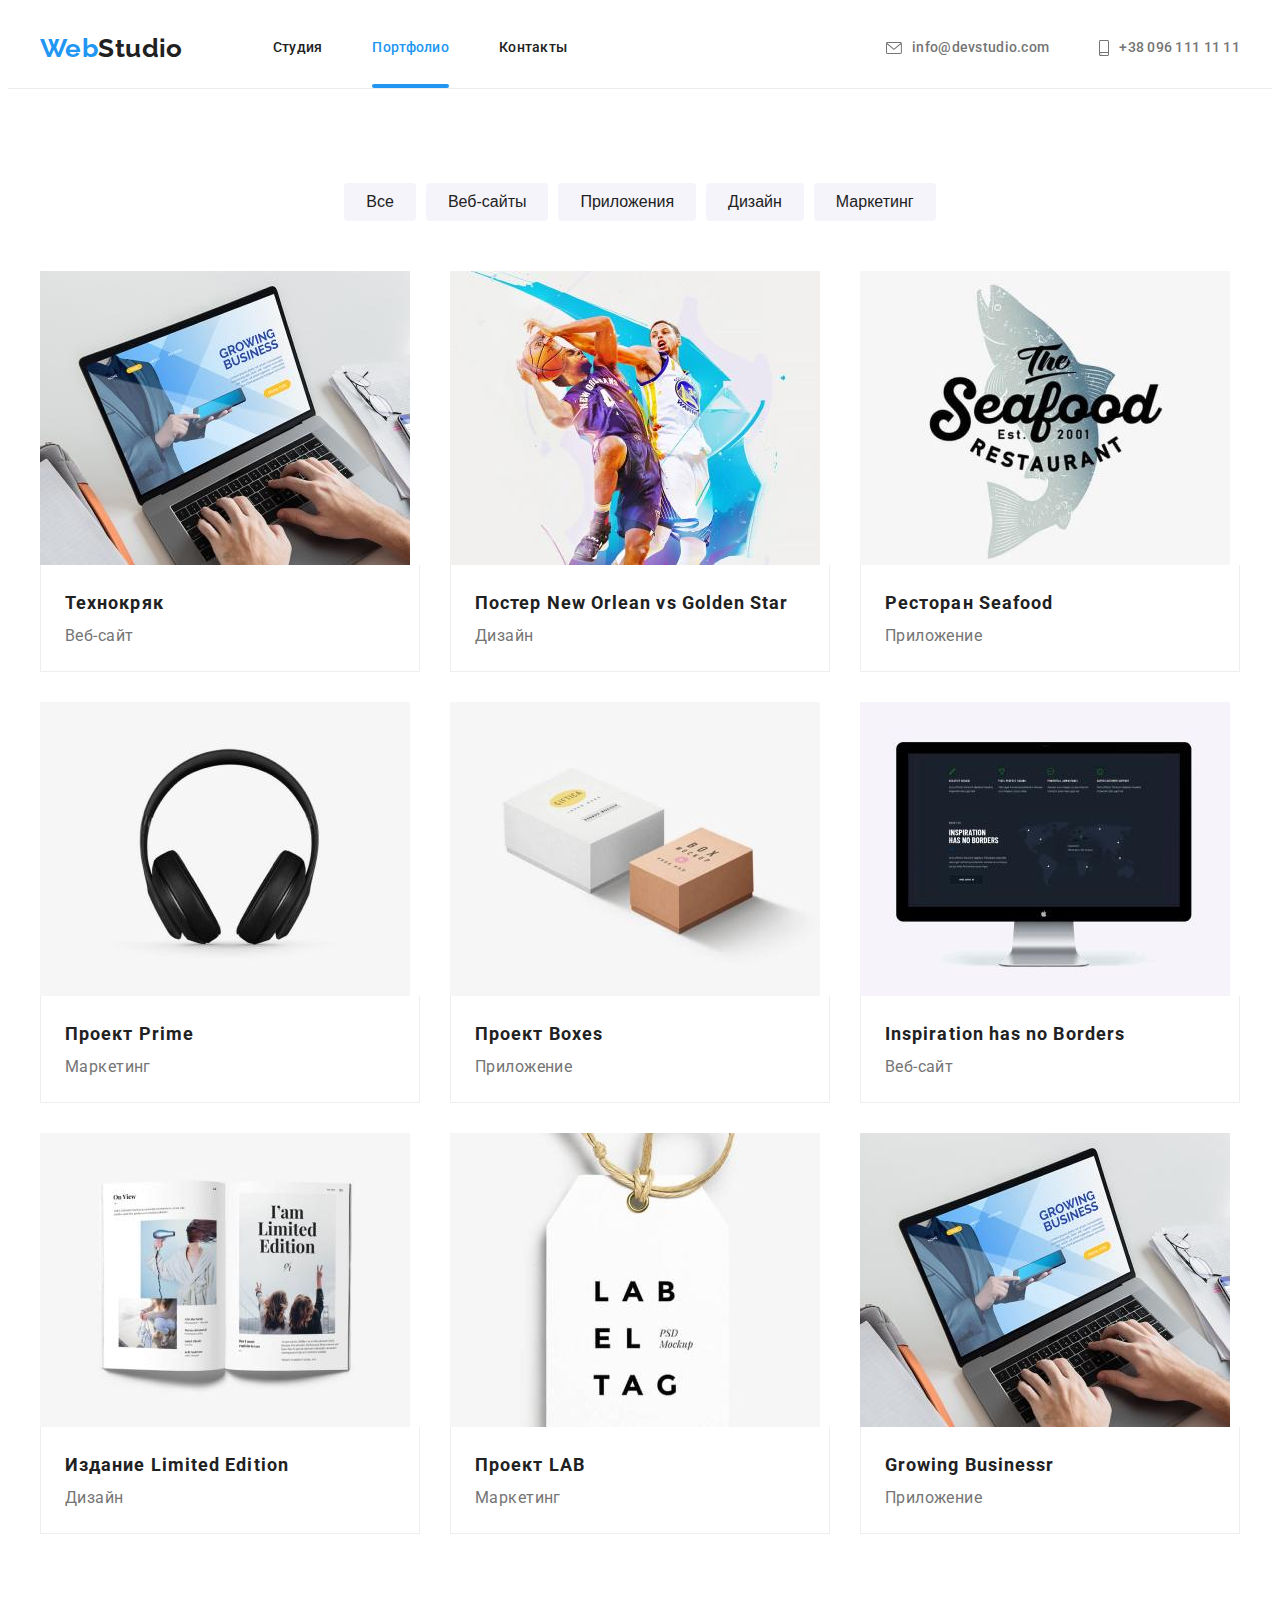
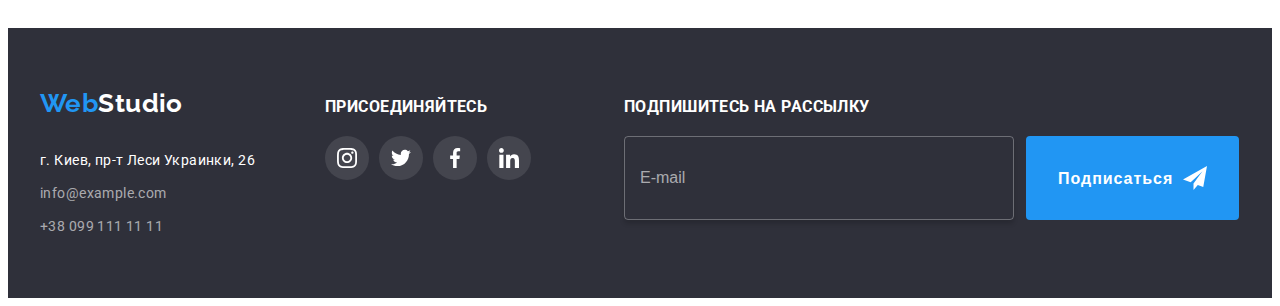
==== portfolio.html @ dbd40355 "changes" ====
<!DOCTYPE html>
<html lang="en">
  <head>
    <meta charset="UTF-8" />
    <meta http-equiv="X-UA-Compatible" content="IE=edge" />
    <meta name="viewport" content="width=device-width, initial-scale=1.0" />
    <title>Document</title>
    <link rel="preconnect" href="https://fonts.googleapis.com" />
    <link rel="preconnect" href="https://fonts.gstatic.com" crossorigin />
    <link rel="preconnect" href="https://fonts.googleapis.com" />
    <link rel="preconnect" href="https://fonts.gstatic.com" crossorigin />
    <link
      href="https://fonts.googleapis.com/css2?family=Raleway:wght@700&family=Roboto:wght@400;500;700;900&display=swap"
      rel="stylesheet"
    />
    <link
      rel="stylesheet"
      href="https://cdnjs.cloudflare.com/ajax/libs/modern-normalize/1.1.0/modern-normalize.min.css"
      integrity="sha512-wpPYUAdjBVSE4KJnH1VR1HeZfpl1ub8YT/NKx4PuQ5NmX2tKuGu6U/JRp5y+Y8XG2tV+wKQpNHVUX03MfMFn9Q=="
      crossorigin="anonymous"
      referrerpolicy="no-referrer"
    />
    <link rel="stylesheet" href="./css/styles.css" />
  </head>
  <body>
    <!-- header -->
    <header class="header">
      <div class="container header-container">
        <nav class="header-nav">
          <a class="logo link header-logo" href="#" lang="en"
            ><span class="part-logo">Web</span>Studio</a
          >
          <ul class="menu-list list">
            <li class="menu-item">
              <a class="link menu-link" href="./index.html">Студия</a>
            </li>
            <li class="menu-item">
              <a class="menu-link link current" href="#">Портфолио</a>
            </li>
            <li class="menu-item">
              <a class="menu-link link" href="#">Контакты</a>
            </li>
          </ul>
        </nav>
        <ul class="contacts list">
          <li class="contacts-item">
            <a class="contacts-link link" href="mailto:info@devstudio.com">
              <svg class="contacts-icon" width="16" height="12">
                <use href="./images/icons.svg#icon-envelope"></use></svg
              >info@devstudio.com
            </a>
          </li>
          <li class="contacts-item">
            <a class="contacts-link link" href="tel.:+380961111111"
              ><svg class="contacts-icon" width="10" height="16">
                <use href="./images/icons.svg#icon-smartphone"></use></svg
              >+38 096 111 11 11
            </a>
          </li>
        </ul>
      </div>
    </header>
    <main>
      <!-- filter -->
      <section class="section">
        <div class="container">
          <h1 class="visually-hidden">Наши проекты</h1>
          <ul class="projects list projects-list">
            <li class="projects-item">
              <button type="button" class="portfolio-btn">Все</button>
            </li>
            <li class="projects-item">
              <button type="button" class="portfolio-btn">Веб-сайты</button>
            </li>
            <li class="projects-item">
              <button type="button" class="portfolio-btn">Приложения</button>
            </li>
            <li class="projects-item">
              <button type="button" class="portfolio-btn">Дизайн</button>
            </li>
            <li class="projects-item">
              <button type="button" class="portfolio-btn">Маркетинг</button>
            </li>
          </ul>
          <!-- Examples -->

          <ul class="examples list examples-list">
            <li class="examples-item">
              <a class="link examples-item-link" href="">
                <div class="examples-item-overlay">
                  <p class="overlay-text">
                    Технокряк это современная площадка распространения
                    коронавируса. Компании используют эту платформу для
                    цифрового шпионажа и атак на защищённые сервера конкурентов.
                  </p>
                  <img
                    src="./images/notebook_2.jpg"
                    alt="Технокряк"
                    width="370"
                    height="294"
                  />
                </div>
                <div class="examples-item-description">
                  <h2 class="portfolio-title">Технокряк</h2>
                  <p class="portfolio-text">Веб-сайт</p>
                </div>
              </a>
            </li>
            <li class="examples-item">
              <a class="link examples-item-link" href="">
                <div class="examples-item-overlay">
                  <p class="overlay-text">
                    Технокряк это современная площадка распространения
                    коронавируса. Компании используют эту платформу для
                    цифрового шпионажа и атак на защищённые сервера конкурентов.
                  </p>
                  <img
                    src="./images/players.jpg"
                    alt="Постер New Orlean vs Golden Star"
                    width="370"
                    height="294"
                  />
                </div>
                <div class="examples-item-description">
                  <h2 class="portfolio-title">
                    Постер New Orlean vs Golden Star
                  </h2>
                  <p class="portfolio-text">Дизайн</p>
                </div>
              </a>
            </li>

            <li class="examples-item">
              <a class="link examples-item-link" href="">
                <div class="examples-item-overlay">
                  <p class="overlay-text">
                    Технокряк это современная площадка распространения
                    коронавируса. Компании используют эту платформу для
                    цифрового шпионажа и атак на защищённые сервера конкурентов.
                  </p>

                  <img
                    src="./images/seafood.jpg"
                    alt="Ресторан Seafood"
                    width="370"
                    height="294"
                  />
                </div>
                <div class="examples-item-description">
                  <h2 class="portfolio-title">Ресторан Seafood</h2>
                  <p class="portfolio-text">Приложение</p>
                </div>
              </a>
            </li>

            <li class="examples-item">
              <a class="link examples-item-link" href="">
                <div class="examples-item-overlay">
                  <p class="overlay-text">
                    Технокряк это современная площадка распространения
                    коронавируса. Компании используют эту платформу для
                    цифрового шпионажа и атак на защищённые сервера конкурентов.
                  </p>

                  <img
                    src="./images/headphones.jpg"
                    alt="Проект Prime"
                    width="370"
                    height="294"
                  />
                </div>
                <div class="examples-item-description">
                  <h2 class="portfolio-title">Проект Prime</h2>
                  <p class="portfolio-text">Маркетинг</p>
                </div>
              </a>
            </li>

            <li class="examples-item">
              <a class="link examples-item-link" href="">
                <div class="examples-item-overlay">
                  <p class="overlay-text">
                    Технокряк это современная площадка распространения
                    коронавируса. Компании используют эту платформу для
                    цифрового шпионажа и атак на защищённые сервера конкурентов.
                  </p>

                  <img
                    src="./images/boxes.jpg"
                    alt="Проект Boxes"
                    width="370"
                    height="294"
                  />
                </div>
                <div class="examples-item-description">
                  <h2 class="portfolio-title">Проект Boxes</h2>
                  <p class="portfolio-text">Приложение</p>
                </div>
              </a>
            </li>

            <li class="examples-item">
              <a class="link examples-item-link" href="">
                <div class="examples-item-overlay">
                  <p class="overlay-text">
                    Технокряк это современная площадка распространения
                    коронавируса. Компании используют эту платформу для
                    цифрового шпионажа и атак на защищённые сервера конкурентов.
                  </p>

                  <img
                    src="./images/monitor.jpg"
                    alt="Inspiration has no Borders"
                    width="370"
                    height="294"
                  />
                </div>
                <div class="examples-item-description">
                  <h2 class="portfolio-title">Inspiration has no Borders</h2>
                  <p class="portfolio-text">Веб-сайт</p>
                </div>
              </a>
            </li>

            <li class="examples-item">
              <a class="link examples-item-link" href="">
                <div class="examples-item-overlay">
                  <p class="overlay-text">
                    Технокряк это современная площадка распространения
                    коронавируса. Компании используют эту платформу для
                    цифрового шпионажа и атак на защищённые сервера конкурентов.
                  </p>

                  <img
                    src="./images/book.jpg"
                    alt="Издание Limited Edition"
                    width="370"
                    height="294"
                  />
                </div>
                <div class="examples-item-description">
                  <h2 class="portfolio-title">Издание Limited Edition</h2>
                  <p class="portfolio-text">Дизайн</p>
                </div>
              </a>
            </li>

            <li class="examples-item">
              <a class="link examples-item-link" href="">
                <div class="examples-item-overlay">
                  <p class="overlay-text">
                    Технокряк это современная площадка распространения
                    коронавируса. Компании используют эту платформу для
                    цифрового шпионажа и атак на защищённые сервера конкурентов.
                  </p>

                  <img
                    src="./images/lab.jpg"
                    alt="Проект LAB"
                    width="370"
                    height="294"
                  />
                </div>
                <div class="examples-item-description">
                  <h2 class="portfolio-title">Проект LAB</h2>
                  <p class="portfolio-text">Маркетинг</p>
                </div>
              </a>
            </li>

            <li class="examples-item">
              <a class="link examples-item-link" href="">
                <div class="examples-item-overlay">
                  <p class="overlay-text">
                    Технокряк это современная площадка распространения
                    коронавируса. Компании используют эту платформу для
                    цифрового шпионажа и атак на защищённые сервера конкурентов.
                  </p>

                  <img
                    src="./images/notebook_2.jpg"
                    alt="Growing Business"
                    width="370"
                    height="294"
                  />
                </div>
                <div class="examples-item-description">
                  <h2 class="portfolio-title">Growing Businessr</h2>
                  <p class="portfolio-text">Приложение</p>
                </div>
              </a>
            </li>
          </ul>
        </div>
      </section>
    </main>

    <!-- footer -->
    <footer class="footer">
      <div class="container footer-container">
        <div class="footer-address-container">
          <a class="logo link" href="#" lang="en"
            ><span class="footer-logo part-logo">Web</span
            ><span class="footer-logo footer-part-logo">Studio</span></a
          >
          <address class="footer-address">
            <ul class="footer-list list">
              <li class="footer-item">
                <a
                  class="footer text-address link"
                  href="https://goo.gl/maps/4cXXEEwMCraJ7tto8"
                  target="_blank"
                  rel="noopener noreferrer"
                  >г. Киев, пр-т Леси Украинки, 26</a
                >
              </li>
              <li class="footer-item">
                <a
                  class="footer footer-contacts link"
                  href="mailto:info@devstudio.com"
                  >info@example.com</a
                >
              </li>
              <li class="footer-item">
                <a class="footer footer-contacts link" href="tel.:+380961111111"
                  >+38 099 111 11 11</a
                >
              </li>
            </ul>
          </address>
        </div>

        <!-- footer-socials -->

        <div class="footer-socials">
          <h3 class="footer-title">Присоединяйтесь</h3>
          <ul class="list footer-socials-list">
            <li class="social-item">
              <a href="" class="footer-social-link">
                <svg class="footer-social-icon" width="20" height="20">
                  <use href="./images/icons.svg#icon-instagram"></use>
                </svg>
              </a>
            </li>
            <li class="social-item">
              <a href="" class="footer-social-link">
                <svg class="footer-social-icon" width="20" height="20">
                  <use href="./images/icons.svg#icon-twitter"></use>
                </svg>
              </a>
            </li>
            <li class="social-item">
              <a href="" class="footer-social-link">
                <svg class="footer-social-icon" width="20" height="20">
                  <use href="./images/icons.svg#icon-facebook"></use>
                </svg>
              </a>
            </li>
            <li class="social-item">
              <a href="" class="footer-social-link">
                <svg class="footer-social-icon" width="20" height="20">
                  <use href="./images/icons.svg#icon-linkedin"></use>
                </svg>
              </a>
            </li>
          </ul>
        </div>

        <form class="subscribe-form">
          <h3 class="footer-title">Подпишитесь на рассылку</h3>
          <div class="subsriotin-form-view">
            <label class="subsribe-form-lebel">
              <input
                type="email"
                class="subsribe-form-input"
                placeholder="E-mail"
                name="subscribtion"
              />
            </label>
            <button class="btn subsribe-form-btn" type="submit">
              Подписаться
              <svg class="subsribe-form-icon">
                <use href="./images/icons.svg#icon-icon_send"></use>
              </svg>
            </button>
          </div>
        </form>
      </div>
    </footer>
  </body>
</html>
---- css/styles.css ----
:root {
  --header-color: #212121;
  --primary-title-color: #212121;
  --second-text-color: #757575;
  --third-text-color: #ffffff;
  --accent-color: #2196f3;
  --portfolio-btn-color: #f5f4fa;
  --address-hover-color: #188ce8;
  --item-border: #eeeeee;
  --timing-function: cubic-bezier(0.4, 0, 0.2, 1);
}

p,
h1,
h2,
h3,
h4,
h5,
h6 {
  margin: 0;
}

ul {
  margin: 0;
  padding: 0;
}

img {
  display: block;
  max-width: 100%;
  height: auto;
  background-color: #000000;
}

body {
  font-family: "Roboto", sans-serif;
  font-size: 14px;
  letter-spacing: 0.03em;
}

.container {
  width: 1200px;
  padding-left: 15px;
  padding-right: 15px;
  margin: 0 auto;
}

.header-container {
  display: flex;
}

.link.current {
  color: var(--accent-color);
}
.link.current::after {
  content: "";
  position: absolute;
  left: 0;
  bottom: 0;
  display: block;
  width: 100%;
  height: 4px;
  background-color: var(--accent-color);
  border-radius: 2px;
}
.visually-hidden {
  position: absolute;
  white-space: nowrap;
  width: 1px;
  height: 1px;
  overflow: hidden;
  border: 0;
  padding: 0;
  clip: rect(0 0 0 0);
  clip-path: inset(50%);
  margin: -1px;
}
.list {
  list-style: none;
}
.link {
  text-decoration: none;
}
.header {
  border-bottom-style: solid;
  border-bottom-width: 1px;
  border-bottom-color: #ececec;
}
.header-nav {
  display: flex;
  align-items: center;
}
.part-logo {
  font-family: Raleway;
  font-weight: 700;
  font-size: 26px;
  line-height: 1.19;
  color: var(--accent-color);
}
.logo {
  font-family: Raleway;
  font-weight: 700;
  font-size: 26px;
  line-height: 1.19;
  color: var(--header-color);
}
.header-logo {
  margin-right: 90px;
}
.menu-item:not(:last-child) {
  margin-right: 50px;
}
.menu-list {
  display: flex;
}
.menu-link {
  position: relative;
  display: block;
  padding-top: 32px;
  padding-bottom: 32px;
  font-weight: 500;
  line-height: 1.14;
  letter-spacing: 0.02em;
  color: var(--header-color);
  transition: color 250ms var(--timing-function);
}
.menu-link:hover,
.menu-link:focus {
  color: var(--accent-color);
}

.contacts {
  display: flex;
  margin-left: auto;
  align-items: center;
  text-decoration: none;
}
.contacts-item:not(:last-child) {
  margin-right: 50px;
}

.contacts-link {
  display: flex;
  align-items: center;
  padding-top: 32px;
  padding-bottom: 32px;
  font-weight: 500;
  line-height: 1.14;
  letter-spacing: 0.02em;
  color: var(--second-text-color);
  transition: color 250ms var(--timing-function);
}
.contacts-link:hover,
.contacts-link:focus {
  color: var(--accent-color);
}
.contacts-icon {
  fill: currentColor;
  margin-right: 10px;
  justify-content: center;
}
.hero-section {
  background-color: #2f303a;
  padding-top: 200px;
  padding-bottom: 200px;
  background-image: linear-gradient(
      rgba(47, 48, 58, 0.4),
      rgba(47, 48, 58, 0.4)
    ),
    url(../images/hero.jpg);
  max-width: 1600px;
  margin-left: auto;
  margin-right: auto;
  background-repeat: no-repeat;
  background-size: cover;
  background-position: center;
}
.hero-container {
  text-align: center;
}
.primary-title {
  margin: auto;
  width: 696px;
  font-weight: 900;
  font-size: 44px;
  line-height: 1.36;
  text-align: center;
  letter-spacing: 0.06em;
  text-transform: uppercase;
  color: #ffffff;
}

.btn {
  margin-top: 45px;
  padding: 10px 32px;
  border-radius: 4px;
  border: 0px;
  font-weight: 700;
  font-size: 16px;
  line-height: 1.6;
  align-items: center;
  text-align: center;
  letter-spacing: 0.06em;
  color: var(--third-text-color);
  background-color: var(--accent-color);
  cursor: pointer;
  transition: background-color 250ms var(--timing-function);
}

.btn:hover,
.btn:focus {
  background-color: #188ce8;
}
.section {
  padding-top: 94px;
  padding-bottom: 94px;
}
.benefits-icon-settings {
  width: 270px;
  height: 120px;
  display: flex;
  align-items: center;
  justify-content: center;
  margin-bottom: 30px;
  background-color: var(--portfolio-btn-color);
  border-radius: 4px;
  border: 1px solid transparent;
  transition: fill 250ms var(--timing-function),
    border-color 250ms var(--timing-function);
}
.benefits-icon-settings:not(:last-child) {
  margin-right: 30px;
}
.benefits-icon-settings:hover,
.benefits-icon-settings:focus {
  fill: var(--accent-color);
  border-color: var(--accent-color);
}
.benefits-list {
  display: flex;
}
.benefits-item:not(:last-child) {
  margin-right: 30px;
}
.benefits-item {
  width: 270px;
}
.benefits-title {
  margin-bottom: 20px;
  font-weight: 700;
  line-height: 1.14;
  letter-spacing: 0.03em;
  text-transform: uppercase;
  color: var(--primary-title-color);
}
.benefits-text {
  line-height: 1.71;
  color: var(--second-text-color);
}
.work-section {
  padding-top: 0px;
  padding-bottom: 94px;
}
.works-list {
  display: flex;
  flex-wrap: wrap;
  margin-left: -30px;
}
.works-item {
  flex-basis: calc((100% - 3 * 30px) / 3);
  margin-left: 30px;
}
.work-title {
  margin-bottom: 50px;
  font-weight: 700;
  font-size: 36px;
  line-height: 1.17;
  text-align: center;
  color: var(--primary-title-color);
}
.works-card {
  position: relative;
  content: "";
  background-color: rgba(47, 48, 58, 0.8);
  display: block;
}
.works-list-title {
  padding-top: 27px;
  padding-bottom: 27px;
  width: 100%;
  text-align: center;
  font-weight: 700;
  line-height: 1.14;
  letter-spacing: 0.03em;
  text-transform: uppercase;
  background-color: rgba(47, 48, 58, 0.8);
  color: var(--third-text-color);
  position: absolute;
  top: 224px;
}
.team-section {
  background-color: var(--portfolio-btn-color);
}
.team-list {
  display: flex;
  flex-wrap: wrap;
  margin-left: -30px;
}
.team-item {
  flex-basis: calc((100% - 4 * 30px) / 4);
  margin-left: 30px;
  background-color: var(--third-text-color);
  box-shadow: 0px 2px 1px rgba(0, 0, 0, 0.2), 0px 1px 1px rgba(0, 0, 0, 0.14),
    0px 1px 3px rgba(0, 0, 0, 0.12);
}

.team-item-description {
  padding-top: 30px;
  padding-bottom: 30px;
}
.team-title {
  text-align: center;
  margin-bottom: 10px;
  font-weight: 500;
  font-size: 16px;
  line-height: 1.19;
  color: var(--header-color);
}
.team-text {
  text-align: center;
  font-size: 16px;
  line-height: 1.19;
  color: var(--second-text-color);
  margin-bottom: 16px;
}

.social-item {
  width: 44px;
  height: 44px;
  margin-right: 10px;
}

.social-item:last-child {
  margin-right: 0;
}
.socials-list {
  display: flex;
  justify-content: center;
}
.social-icon {
  fill: #afb1b8;
  transition: fill 250ms var(--timing-function);
}
.social-link:hover .social-icon,
.social-link:focus .social-icon {
  fill: var(--third-text-color);
}
.social-link {
  width: 100%;
  height: 100%;
  border-radius: 50%;
  display: flex;
  align-items: center;
  justify-content: center;
  transition: background-color 250ms var(--timing-function);
}
.social-link:hover,
.social-link:focus {
  background-color: var(--accent-color);
}

/* clients  */

.clients-item {
  width: 170px;
  height: 92px;
  margin-right: 30px;
}
.clients-item:last-child {
  margin-right: 0;
}
.clients-list {
  display: flex;
}
.clients-icon {
  fill: #afb1b8;
  transition: fill 250ms var(--timing-function);
}

.clients-link {
  border-radius: 4px;
  border: 1px solid #afb1b8;
  width: 100%;
  height: 100%;
  display: flex;
  align-items: center;
  justify-content: center;
  transition: border-color 250ms var(--timing-function);
}
.clients-link:hover,
.clients-link:focus {
  border-color: var(--accent-color);
}
.clients-link:hover .clients-icon,
.clients-link:focus .clients-icon {
  fill: var(--accent-color);
}
.footer {
  background-color: #2f303a;
  padding-top: 60px;
  padding-bottom: 60px;
}
.footer-address-container {
  margin-right: 70px;
}
.footer-item:not(:last-child) {
  margin-bottom: 9px;
}

.footer-logo {
  margin-right: 0px;
}
.footer-part-logo {
  font-family: Raleway;
  font-weight: 700;
  font-size: 26px;
  line-height: 1.19;
  color: var(--third-text-color);
}

.footer-address {
  margin-top: 30px;
  font-style: normal;
}

.text-address {
  line-height: 1.71;
  color: var(--third-text-color);
  padding-top: 0px;
  padding-bottom: 0px;
  transition: color 250ms var(--timing-function);
}
.footer-contacts {
  line-height: 1.71;
  color: rgba(255, 255, 255, 0.6);
  padding-top: 0px;
  padding-bottom: 0px;
  transition: color 250ms var(--timing-function);
}

.text-address:hover,
.text-address:focus {
  color: var(--address-hover-color);
}
.footer-contacts:hover,
.footer-contacts:focus {
  color: var(--address-hover-color);
}
.footer-title {
  margin-bottom: 20px;
  font-weight: 700;
  line-height: 1.14;
  text-transform: uppercase;
  color: var(--third-text-color);
}
.footer-container {
  align-items: baseline;
  display: flex;
}
.footer-socials {
  margin-right: 93px;
}
.footer-socials-list {
  display: flex;
  justify-content: center;
}

.footer-social-link {
  width: 100%;
  height: 100%;
  border-radius: 50%;
  display: flex;
  align-items: center;
  justify-content: center;
  background-color: rgba(255, 255, 255, 0.1);
  transition: background-color 250ms var(--timing-function);
}
.footer-social-link:hover,
.footer-social-link:focus {
  background-color: var(--accent-color);
}

.footer-social-icon {
  fill: var(--third-text-color);
}

.subsriotin-form-view {
  display: flex;
  flex: wrap;
}
.subsribe-form-input {
  width: 358px;
  height: 50px;
  padding: 16px 15px;
  color: rgba(255, 255, 255, 0.6);
  background-color: transparent;
  border: 1px solid rgba(255, 255, 255, 0.3);
  box-shadow: 0px 4px 4px rgba(0, 0, 0, 0.15);
  border-radius: 4px;
  transition: border-color 250ms var(--timing-function);
}
.subsribe-form-lebel:focus-within .subsribe-form-input {
  border-color: var(--accent-color);
}
.subsribe-form-input::placeholder {
  font-size: 16px;
  line-height: 1.25;
  color: rgba(255, 255, 255, 0.6);
}

.subsribe-form-input:focus {
  outline: none;
  border-color: var(--accent-color);
}

.subsribe-form-btn {
  margin-top: 0px;
  margin-left: 12px;
  display: flex;
}

.subsribe-form-icon {
  margin-left: 10px;
  width: 24px;
  height: 24px;
  fill: currentColor;
}

/*portfolio*/

.projects-list {
  display: flex;
  margin-bottom: 50px;
  justify-content: center;
}

.projects-item:not(:first-child) {
  margin-left: 10px;
}

.examples-list {
  display: flex;
  flex-wrap: wrap;
  margin-bottom: -30px;
  margin-left: -30px;
}
.examples-item {
  flex-basis: calc((100% - 3 * 30px) / 3);
  margin-bottom: 30px;
  margin-left: 30px;
}
.examples-item-link {
  display: block;
  transition: box-shadow 250ms var(--timing-function);
}

.examples-item-link:hover,
.examples-item-link:focus {
  box-shadow: 1px 4px 6px rgba(0, 0, 0, 0.16), 0px 4px 4px rgba(0, 0, 0, 0.06),
    0px 1px 1px rgba(0, 0, 0, 0.12);
}

.examples-item-description {
  padding: 20px 24px;
  border-bottom: 1px solid var(--item-border);
  border-right: 1px solid var(--item-border);
  border-left: 1px solid var(--item-border);
}
.examples-item-overlay {
  display: block;
  position: relative;
  overflow: hidden;
  content: "";
}
.overlay-text {
  padding-top: 71px;
  padding-left: 24px;
  padding-right: 24px;
  width: 100%;
  height: 100%;
  font-size: 18px;
  line-height: 1.6;
  color: var(--third-text-color);
  position: absolute;
  background-color: rgba(33, 150, 243, 0.9);
  transform: translateY(100%);
  transition: transform 250ms var(--timing-function);
}

.examples-item-link:hover .overlay-text,
.examples-item-link:focus .overlay-text {
  transform: translateY(0);
}
.portfolio-btn {
  padding: 6px 22px;
  min-height: 38px;
  min-width: fit-content;
  border-radius: 4px;
  border: 0px;
  font-weight: 500;
  font-size: 16px;
  line-height: 1.62;
  text-align: center;
  color: var(--header-color);
  background-color: var(--portfolio-btn-color);
  cursor: pointer;
  transition: color 250ms var(--timing-function),
    background-color 250ms var(--timing-function),
    box-shadow 250ms var(--timing-function);
}
.portfolio-btn:hover,
.portfolio-btn:focus {
  color: var(--third-text-color);
  background-color: var(--accent-color);
  box-shadow: 0px 2px 2px rgba(0, 0, 0, 0.12), 0px 1px 2px rgba(0, 0, 0, 0.08),
    0px 3px 1px rgba(0, 0, 0, 0.1);
}
.portfolio-title {
  font-weight: 700;
  font-size: 18px;
  line-height: 2;
  letter-spacing: 0.06em;
  color: var(--header-color);
}
.portfolio-text {
  font-size: 16px;
  line-height: 1.87;
  color: var(--second-text-color);
}

/* modal */

.backdrop {
  position: fixed;
  top: 0;
  left: 0;
  width: 100%;
  height: 100%;
  background-color: rgba(0, 0, 0, 0.2);
  transition: opacity 250ms var(--timing-function),
    visibility 250ms var(--timing-function);
}
.backdrop.is-hidden {
  visibility: hidden;
  opacity: 0;
  pointer-events: none;
}

.modal {
  position: absolute;
  top: 50%;
  left: 50%;
  transform: translate(-50%, -50%);
  padding: 40px;
  min-height: 581px;
  width: 528px;
  border-radius: 4px;
  background-color: var(--third-text-color);
  box-shadow: 0px 4px 4px rgba(0, 0, 0, 0.25);
}
.modal-form {
  display: flex;
  flex-direction: column;
}
.modal-form-title {
  margin-bottom: 12px;
  font-weight: 700;
  font-size: 20px;
  line-height: 1.15;
  text-align: center;
  color: var(--header-color);
}

.modal-form-field {
  font-size: 12px;
  line-height: 1, 7;
  letter-spacing: 0.01em;
  color: var(--second-text-color);
  margin-bottom: 20px;
}
.modal-form-wrapper {
  display: block;
  margin-top: 4px;
  position: relative;
}
.modal-form-input {
  padding-left: 40px;
  width: 100%;
  height: 40px;
  border-radius: 4px;
  border: 1px solid rgba(33, 33, 33, 0.2);
  cursor: pointer;
  transition: border-color 250ms var(--timing-function);
}
.modal-form-input:focus {
  outline: none;
  border-color: var(--accent-color);
}
.modal-form-comment {
  display: block;
  padding: 12px 16px;
  width: 100%;
  height: 120px;
  border-radius: 4px;
  border: 1px solid rgba(33, 33, 33, 0.2);
  resize: none;
  transition: border-color 250ms var(--timing-function);
}
.modal-form-comment::placeholder {
  font-size: 12px;
  color: rgba(117, 117, 117, 0.5);
}
.modal-form-comment:focus {
  outline: none;
  border-color: var(--accent-color);
}

.modal-form-icon {
  display: block;
  width: 18px;
  height: 18px;
  position: absolute;
  top: 50%;
  left: 12px;
  transform: translateY(-50%);
  fill: var(--primary-title-color);
  transition: fill 250ms var(--timing-function);
}
.modal-form-input:focus + .modal-form-icon {
  fill: var(--accent-color);
}
.checkbox-text {
  line-height: 1.7;
  color: var(--second-text-color);
}
.policy-link {
  line-height: 1.7;
  color: #2196f3;
}
.modal-form-checkbox {
  position: absolute;
  -webkit-appearance: none;
  -moz-appearance: none;
  appearance: none;
}
.modal-form-checkbox-lebel {
  display: flex;
  align-items: center;
  justify-content: center;
  margin-bottom: 30px;
  cursor: pointer;
}
.modal-form-checkbox-lebel::before {
  display: block;
  content: "";
  margin-right: 7px;
  width: 16px;
  height: 15px;
  border: 2px solid var(--primary-title-color);
  border-radius: 2px;
  transition: border-color 250ms var(--timing-function),
    background-color 250ms var(--timing-function),
    background-image 250ms var(--timing-function);
}

.modal-form-checkbox:checked + .modal-form-checkbox-lebel::before {
  border-color: var(--accent-color);
  background-color: var(--accent-color);
  background-image: url(../images/icon-check.svg);
  background-size: contain;
  background-origin: border-box;
}

.send-btn {
  margin-top: 0;
  align-self: center;
}
.close-modal-button {
  display: flex;
  align-items: center;
  justify-content: center;
  position: absolute;
  top: 8px;
  right: 8px;
  width: 30px;
  height: 30px;
  padding: 6px;
  cursor: pointer;
  background-color: var(--third-text-color);
  border-color: rgba(131, 121, 121, 0.1);
  border-radius: 50%;
}

.close-modal-icon {
  fill: #000000;
  transition: fill 250ms var(--timing-function);
}
.close-modal-button:hover .close-modal-icon,
.close-modal-button:focus .close-modal-icon {
  fill: var(--accent-color);
}
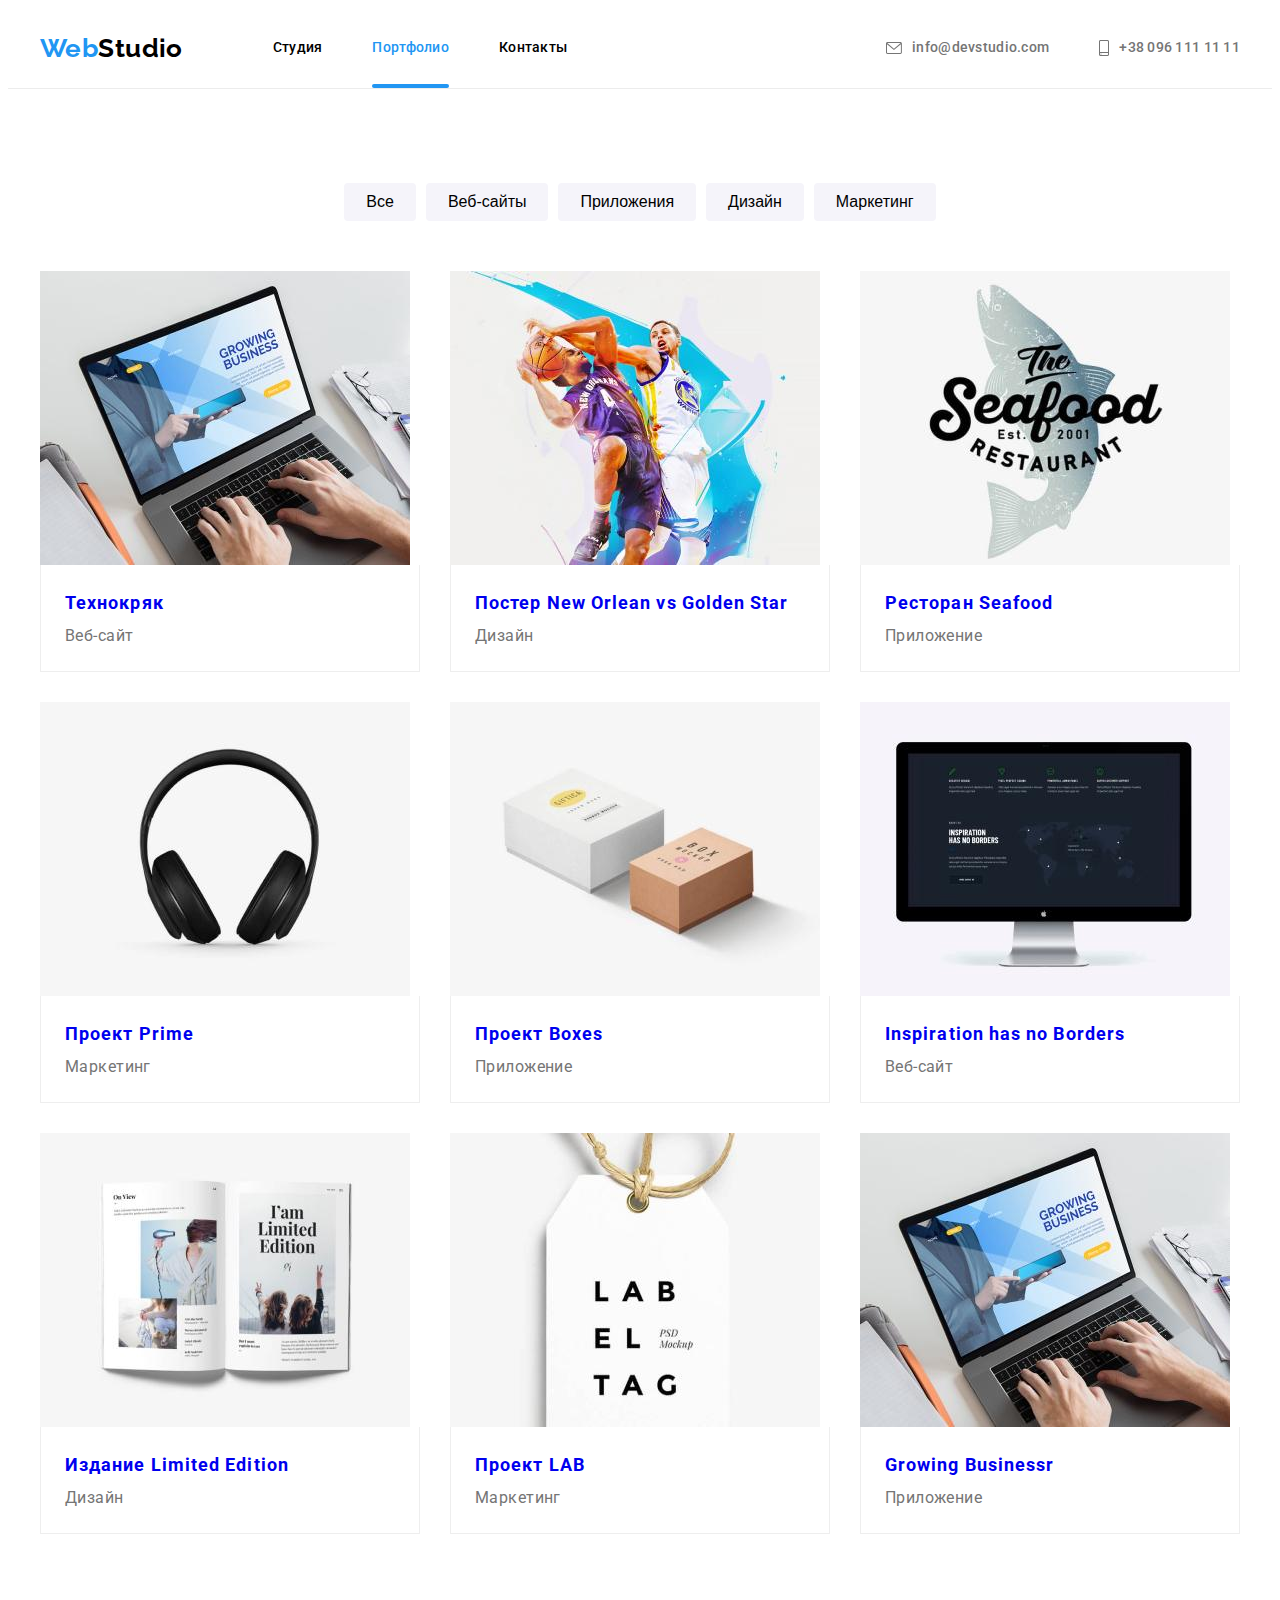
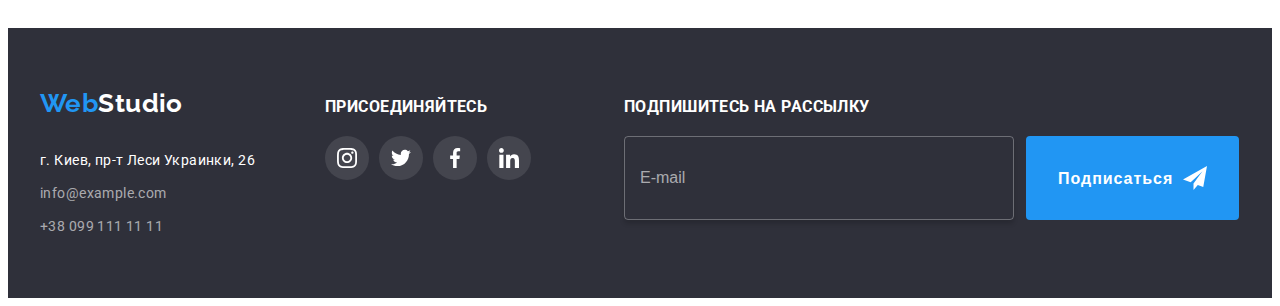
==== commit 319ae3a1: "hw" ====
--- a/portfolio.html
+++ b/portfolio.html
@@ -20,41 +20,39 @@
       crossorigin="anonymous"
       referrerpolicy="no-referrer"
     />
-    <link rel="stylesheet" href="./css/styles.css" />
+    <link rel="stylesheet" href="./css/main.min.css" />
   </head>
   <body>
     <!-- header -->
     <header class="header">
       <div class="container header-container">
         <nav class="header-nav">
-          <a class="logo link header-logo" href="#" lang="en"
-            ><span class="part-logo">Web</span>Studio</a
+          <a class="header__logo logo link" href="#" lang="en"
+            ><span class="header__logo-part">Web</span>Studio</a
           >
-          <ul class="menu-list list">
-            <li class="menu-item">
-              <a class="link menu-link" href="./index.html">Студия</a>
-            </li>
-            <li class="menu-item">
-              <a class="menu-link link current" href="#">Портфолио</a>
-            </li>
-            <li class="menu-item">
-              <a class="menu-link link" href="#">Контакты</a>
+          <ul class="header-nav__list list">
+            <li class="header-nav__item">
+              <a class="header-nav__link menu link" href="./index.html">Студия</a>
+            </li>
+            <li class="header-nav__item">
+              <a class="header-nav__link link current" href="#">Портфолио</a>
+            </li>
+            <li class="header-nav__item">
+              <a class="header-nav__link menu link" href="#">Контакты</a>
             </li>
           </ul>
         </nav>
         <ul class="contacts list">
-          <li class="contacts-item">
-            <a class="contacts-link link" href="mailto:info@devstudio.com">
-              <svg class="contacts-icon" width="16" height="12">
-                <use href="./images/icons.svg#icon-envelope"></use></svg
-              >info@devstudio.com
+          <li class="contacts__item">
+            <a class="contacts__link link" href="mailto:info@devstudio.com">
+              <svg class="contacts__icon" width="16" height="12">
+                <use href="./images/icons.svg#icon-envelope"></use></svg>info@devstudio.com
             </a>
           </li>
-          <li class="contacts-item">
-            <a class="contacts-link link" href="tel.:+380961111111"
-              ><svg class="contacts-icon" width="10" height="16">
-                <use href="./images/icons.svg#icon-smartphone"></use></svg
-              >+38 096 111 11 11
+          <li class="contacts__item">
+            <a class="contacts__link link" href="tel.:+380961111111"
+              ><svg class="contacts__icon" width="10" height="16">
+                <use href="./images/icons.svg#icon-smartphone"></use></svg>+38 096 111 11 11
             </a>
           </li>
         </ul>
@@ -65,30 +63,30 @@
       <section class="section">
         <div class="container">
           <h1 class="visually-hidden">Наши проекты</h1>
-          <ul class="projects list projects-list">
-            <li class="projects-item">
-              <button type="button" class="portfolio-btn">Все</button>
-            </li>
-            <li class="projects-item">
-              <button type="button" class="portfolio-btn">Веб-сайты</button>
-            </li>
-            <li class="projects-item">
-              <button type="button" class="portfolio-btn">Приложения</button>
-            </li>
-            <li class="projects-item">
-              <button type="button" class="portfolio-btn">Дизайн</button>
-            </li>
-            <li class="projects-item">
-              <button type="button" class="portfolio-btn">Маркетинг</button>
+          <ul class="portfolio list">
+            <li class="portfolio__item">
+              <button type="button" class="portfolio__btn">Все</button>
+            </li>
+            <li class="portfolio__item">
+              <button type="button" class="portfolio__btn">Веб-сайты</button>
+            </li>
+            <li class="portfolio__item">
+              <button type="button" class="portfolio__btn">Приложения</button>
+            </li>
+            <li class="portfolio__item">
+              <button type="button" class="portfolio__btn">Дизайн</button>
+            </li>
+            <li class="portfolio__item">
+              <button type="button" class="portfolio__btn">Маркетинг</button>
             </li>
           </ul>
           <!-- Examples -->
 
-          <ul class="examples list examples-list">
-            <li class="examples-item">
-              <a class="link examples-item-link" href="">
-                <div class="examples-item-overlay">
-                  <p class="overlay-text">
+          <ul class="examples list">
+            <li class="examples__item">
+              <a class="link examples__link" href="">
+                <div class="examples__overlay">
+                  <p class="examples__overlay-text">
                     Технокряк это современная площадка распространения
                     коронавируса. Компании используют эту платформу для
                     цифрового шпионажа и атак на защищённые сервера конкурентов.
@@ -100,16 +98,16 @@
                     height="294"
                   />
                 </div>
-                <div class="examples-item-description">
-                  <h2 class="portfolio-title">Технокряк</h2>
-                  <p class="portfolio-text">Веб-сайт</p>
-                </div>
-              </a>
-            </li>
-            <li class="examples-item">
-              <a class="link examples-item-link" href="">
-                <div class="examples-item-overlay">
-                  <p class="overlay-text">
+                <div class="examples__description">
+                  <h2 class="examples__title">Технокряк</h2>
+                  <p class="examples__text">Веб-сайт</p>
+                </div>
+              </a>
+            </li>
+            <li class="examples__item">
+              <a class="link examples__link" href="">
+                <div class="examples__overlay">
+                  <p class="examples__overlay-text">
                     Технокряк это современная площадка распространения
                     коронавируса. Компании используют эту платформу для
                     цифрового шпионажа и атак на защищённые сервера конкурентов.
@@ -121,19 +119,19 @@
                     height="294"
                   />
                 </div>
-                <div class="examples-item-description">
-                  <h2 class="portfolio-title">
+                <div class="examples__description">
+                  <h2 class="examples__title">
                     Постер New Orlean vs Golden Star
                   </h2>
-                  <p class="portfolio-text">Дизайн</p>
-                </div>
-              </a>
-            </li>
-
-            <li class="examples-item">
-              <a class="link examples-item-link" href="">
-                <div class="examples-item-overlay">
-                  <p class="overlay-text">
+                  <p class="examples__text">Дизайн</p>
+                </div>
+              </a>
+            </li>
+
+            <li class="examples__item">
+              <a class="link examples__link" href="">
+                <div class="examples__overlay">
+                  <p class="examples__overlay-text">
                     Технокряк это современная площадка распространения
                     коронавируса. Компании используют эту платформу для
                     цифрового шпионажа и атак на защищённые сервера конкурентов.
@@ -146,17 +144,17 @@
                     height="294"
                   />
                 </div>
-                <div class="examples-item-description">
-                  <h2 class="portfolio-title">Ресторан Seafood</h2>
-                  <p class="portfolio-text">Приложение</p>
-                </div>
-              </a>
-            </li>
-
-            <li class="examples-item">
-              <a class="link examples-item-link" href="">
-                <div class="examples-item-overlay">
-                  <p class="overlay-text">
+                <div class="examples__description">
+                  <h2 class="examples__title">Ресторан Seafood</h2>
+                  <p class="examples__text">Приложение</p>
+                </div>
+              </a>
+            </li>
+
+            <li class="examples__item">
+              <a class="link examples__link" href="">
+                <div class="examples__overlay">
+                  <p class="examples__overlay-text">
                     Технокряк это современная площадка распространения
                     коронавируса. Компании используют эту платформу для
                     цифрового шпионажа и атак на защищённые сервера конкурентов.
@@ -169,17 +167,17 @@
                     height="294"
                   />
                 </div>
-                <div class="examples-item-description">
-                  <h2 class="portfolio-title">Проект Prime</h2>
-                  <p class="portfolio-text">Маркетинг</p>
-                </div>
-              </a>
-            </li>
-
-            <li class="examples-item">
-              <a class="link examples-item-link" href="">
-                <div class="examples-item-overlay">
-                  <p class="overlay-text">
+                <div class="examples__description">
+                  <h2 class="examples__title">Проект Prime</h2>
+                  <p class="examples__text">Маркетинг</p>
+                </div>
+              </a>
+            </li>
+
+            <li class="examples__item">
+              <a class="link examples__link" href="">
+                <div class="examples__overlay">
+                  <p class="examples__overlay-text">
                     Технокряк это современная площадка распространения
                     коронавируса. Компании используют эту платформу для
                     цифрового шпионажа и атак на защищённые сервера конкурентов.
@@ -192,17 +190,17 @@
                     height="294"
                   />
                 </div>
-                <div class="examples-item-description">
-                  <h2 class="portfolio-title">Проект Boxes</h2>
-                  <p class="portfolio-text">Приложение</p>
-                </div>
-              </a>
-            </li>
-
-            <li class="examples-item">
-              <a class="link examples-item-link" href="">
-                <div class="examples-item-overlay">
-                  <p class="overlay-text">
+                <div class="examples__description">
+                  <h2 class="examples__title">Проект Boxes</h2>
+                  <p class="examples__text">Приложение</p>
+                </div>
+              </a>
+            </li>
+
+            <li class="examples__item">
+              <a class="link examples__link" href="">
+                <div class="examples__overlay">
+                  <p class="examples__overlay-text">
                     Технокряк это современная площадка распространения
                     коронавируса. Компании используют эту платформу для
                     цифрового шпионажа и атак на защищённые сервера конкурентов.
@@ -215,17 +213,17 @@
                     height="294"
                   />
                 </div>
-                <div class="examples-item-description">
-                  <h2 class="portfolio-title">Inspiration has no Borders</h2>
-                  <p class="portfolio-text">Веб-сайт</p>
-                </div>
-              </a>
-            </li>
-
-            <li class="examples-item">
-              <a class="link examples-item-link" href="">
-                <div class="examples-item-overlay">
-                  <p class="overlay-text">
+                <div class="examples__description">
+                  <h2 class="examples__title">Inspiration has no Borders</h2>
+                  <p class="examples__text">Веб-сайт</p>
+                </div>
+              </a>
+            </li>
+
+            <li class="examples__item">
+              <a class="link examples__link" href="">
+                <div class="examples__overlay">
+                  <p class="examples__overlay-text">
                     Технокряк это современная площадка распространения
                     коронавируса. Компании используют эту платформу для
                     цифрового шпионажа и атак на защищённые сервера конкурентов.
@@ -238,17 +236,17 @@
                     height="294"
                   />
                 </div>
-                <div class="examples-item-description">
-                  <h2 class="portfolio-title">Издание Limited Edition</h2>
-                  <p class="portfolio-text">Дизайн</p>
-                </div>
-              </a>
-            </li>
-
-            <li class="examples-item">
-              <a class="link examples-item-link" href="">
-                <div class="examples-item-overlay">
-                  <p class="overlay-text">
+                <div class="examples__description">
+                  <h2 class="examples__title">Издание Limited Edition</h2>
+                  <p class="examples__text">Дизайн</p>
+                </div>
+              </a>
+            </li>
+
+            <li class="examples__item">
+              <a class="link examples__link" href="">
+                <div class="examples__overlay">
+                  <p class="examples__overlay-text">
                     Технокряк это современная площадка распространения
                     коронавируса. Компании используют эту платформу для
                     цифрового шпионажа и атак на защищённые сервера конкурентов.
@@ -261,17 +259,17 @@
                     height="294"
                   />
                 </div>
-                <div class="examples-item-description">
-                  <h2 class="portfolio-title">Проект LAB</h2>
-                  <p class="portfolio-text">Маркетинг</p>
-                </div>
-              </a>
-            </li>
-
-            <li class="examples-item">
-              <a class="link examples-item-link" href="">
-                <div class="examples-item-overlay">
-                  <p class="overlay-text">
+                <div class="examples__description">
+                  <h2 class="examples__title">Проект LAB</h2>
+                  <p class="examples__text">Маркетинг</p>
+                </div>
+              </a>
+            </li>
+
+            <li class="examples__item">
+              <a class="link examples__link" href="">
+                <div class="examples__overlay">
+                  <p class="examples__overlay-text">
                     Технокряк это современная площадка распространения
                     коронавируса. Компании используют эту платформу для
                     цифрового шпионажа и атак на защищённые сервера конкурентов.
@@ -284,9 +282,9 @@
                     height="294"
                   />
                 </div>
-                <div class="examples-item-description">
-                  <h2 class="portfolio-title">Growing Businessr</h2>
-                  <p class="portfolio-text">Приложение</p>
+                <div class="examples__description">
+                  <h2 class="examples__title">Growing Businessr</h2>
+                  <p class="examples__text">Приложение</p>
                 </div>
               </a>
             </li>
@@ -297,32 +295,32 @@
 
     <!-- footer -->
     <footer class="footer">
-      <div class="container footer-container">
-        <div class="footer-address-container">
+      <div class="footer__container container">
+        <div class="footer__container-address">
           <a class="logo link" href="#" lang="en"
-            ><span class="footer-logo part-logo">Web</span
-            ><span class="footer-logo footer-part-logo">Studio</span></a
+            ><span class="footer__logo header__logo-part">Web</span
+            ><span class="footer__logo footer__logo-part">Studio</span></a
           >
-          <address class="footer-address">
-            <ul class="footer-list list">
-              <li class="footer-item">
+          <address class="footer__address">
+            <ul class="footer__list list">
+              <li class="footer__item">
                 <a
-                  class="footer text-address link"
+                  class="footer__address-text link"
                   href="https://goo.gl/maps/4cXXEEwMCraJ7tto8"
                   target="_blank"
                   rel="noopener noreferrer"
                   >г. Киев, пр-т Леси Украинки, 26</a
                 >
               </li>
-              <li class="footer-item">
+              <li class="footer__item">
                 <a
-                  class="footer footer-contacts link"
+                  class="footer__contacts link"
                   href="mailto:info@devstudio.com"
                   >info@example.com</a
                 >
               </li>
-              <li class="footer-item">
-                <a class="footer footer-contacts link" href="tel.:+380961111111"
+              <li class="footer__item">
+                <a class="footer__contacts link" href="tel.:+380961111111"
                   >+38 099 111 11 11</a
                 >
               </li>
@@ -332,33 +330,33 @@
 
         <!-- footer-socials -->
 
-        <div class="footer-socials">
-          <h3 class="footer-title">Присоединяйтесь</h3>
-          <ul class="list footer-socials-list">
-            <li class="social-item">
-              <a href="" class="footer-social-link">
-                <svg class="footer-social-icon" width="20" height="20">
+        <div class="footer-social">
+          <h3 class="footer__title">Присоединяйтесь</h3>
+          <ul class="list footer-social__list">
+            <li class="social__item">
+              <a href="" class="footer-social__link">
+                <svg class="footer-social__icon" width="20" height="20">
                   <use href="./images/icons.svg#icon-instagram"></use>
                 </svg>
               </a>
             </li>
-            <li class="social-item">
-              <a href="" class="footer-social-link">
-                <svg class="footer-social-icon" width="20" height="20">
+            <li class="social__item">
+              <a href="" class="footer-social__link">
+                <svg class="footer-social__icon" width="20" height="20">
                   <use href="./images/icons.svg#icon-twitter"></use>
                 </svg>
               </a>
             </li>
-            <li class="social-item">
-              <a href="" class="footer-social-link">
-                <svg class="footer-social-icon" width="20" height="20">
+            <li class="social__item">
+              <a href="" class="footer-social__link">
+                <svg class="footer-social__icon" width="20" height="20">
                   <use href="./images/icons.svg#icon-facebook"></use>
                 </svg>
               </a>
             </li>
-            <li class="social-item">
-              <a href="" class="footer-social-link">
-                <svg class="footer-social-icon" width="20" height="20">
+            <li class="social__item">
+              <a href="" class="footer-social__link">
+                <svg class="footer-social__icon" width="20" height="20">
                   <use href="./images/icons.svg#icon-linkedin"></use>
                 </svg>
               </a>
@@ -367,19 +365,19 @@
         </div>
 
         <form class="subscribe-form">
-          <h3 class="footer-title">Подпишитесь на рассылку</h3>
-          <div class="subsriotin-form-view">
-            <label class="subsribe-form-lebel">
+          <h3 class="footer__title">Подпишитесь на рассылку</h3>
+          <div class="form__position">
+            <label class="subsribe-form__lebel">
               <input
                 type="email"
-                class="subsribe-form-input"
+                class="subsribe-form__input"
                 placeholder="E-mail"
                 name="subscribtion"
               />
             </label>
-            <button class="btn subsribe-form-btn" type="submit">
+            <button class="btn subsribe-form__btn" type="submit">
               Подписаться
-              <svg class="subsribe-form-icon">
+              <svg class="subsribe-form__icon">
                 <use href="./images/icons.svg#icon-icon_send"></use>
               </svg>
             </button>
--- a/css/main.min.css
+++ b/css/main.min.css
@@ -0,0 +1,2 @@
+:root{--second-text-color: #757575;--third-text-color: #ffffff;--accent-color: #2196f3;--portfolio-btn-color: #f5f4fa;--address-hover-color: #188ce8;--item-border: #eeeeee;--timing-function: cubic-bezier(0.4, 0, 0.2, 1)}.visually-hidden{position:absolute;white-space:nowrap;width:1px;height:1px;overflow:hidden;border:0;padding:0;clip:rect(0 0 0 0);clip-path:inset(50%);margin:-1px}body{font-family:"Roboto", sans-serif;font-size:14px;letter-spacing:0.03em}p,h1,h2,h3,h4,h5,h6{margin:0}ul{margin:0;padding:0}img{display:block;max-width:100%;height:auto;background-color:#000000}.list{list-style:none}.link{text-decoration:none}.link.current{color:var(--accent-color)}.link.current::after{content:"";position:absolute;left:0;bottom:0;display:block;width:100%;height:4px;background-color:var(--accent-color);border-radius:2px}.container{width:1200px;padding-left:15px;padding-right:15px;margin:0 auto}.section{padding-top:94px;padding-bottom:94px}.logo{font-family:Raleway;font-weight:700;font-size:26px;line-height:1.19;color:var(--primary-title-color)}.btn{margin-top:45px;padding:10px 32px;border-radius:4px;border:0px;font-weight:700;font-size:16px;line-height:1.6;align-items:center;text-align:center;letter-spacing:0.06em;color:var(--third-text-color);background-color:var(--accent-color);cursor:pointer;transition:background-color 250ms var(--timing-function)}.btn:hover,.btn:focus{background-color:#188ce8}.studio-header{margin-bottom:50px;font-weight:700;font-size:36px;line-height:1.17;text-align:center;color:var(--primary-title-color)}.social{display:flex;justify-content:center}.social__item{width:44px;height:44px;margin-right:10px}.social__item:last-child{margin-right:0}.social__icon{fill:#afb1b8;transition:fill 250ms var(--timing-function)}.social__link:hover .social__icon,.social__link:focus .social__icon{fill:var(--third-text-color)}.social__link{display:flex;align-items:center;justify-content:center;width:100%;height:100%;border-radius:50%;transition:background-color 250ms var(--timing-function)}.social__link:hover,.social__link:focus{background-color:var(--accent-color)}.backdrop{position:fixed;top:0;left:0;width:100%;height:100%;background-color:rgba(0,0,0,0.2);transition:opacity 250ms var(--timing-function),visibility 250ms var(--timing-function)}.backdrop.is-hidden{visibility:hidden;opacity:0;pointer-events:none}.modal{position:absolute;top:50%;left:50%;transform:translate(-50%, -50%);padding:40px;min-height:581px;width:528px;border-radius:4px;background-color:var(--third-text-color);box-shadow:0px 4px 4px rgba(0,0,0,0.25)}.modal-form{display:flex;flex-direction:column}.modal-form__title{margin-bottom:12px;font-weight:700;font-size:20px;line-height:1.15;text-align:center;color:var(--primary-title-color)}.modal-form__field{font-size:12px;line-height:1, 7;letter-spacing:0.01em;color:var(--second-text-color);margin-bottom:20px}.modal-form__wrapper{display:block;margin-top:4px;position:relative}.modal-form__input{padding-left:40px;width:100%;height:40px;border-radius:4px;border:1px solid rgba(33,33,33,0.2);cursor:pointer;transition:border-color 250ms var(--timing-function)}.modal-form__input:focus{outline:none;border-color:var(--accent-color)}.modal-form__comment{display:block;padding:12px 16px;width:100%;height:120px;border-radius:4px;border:1px solid rgba(33,33,33,0.2);resize:none;transition:border-color 250ms var(--timing-function)}.modal-form__comment::placeholder{font-size:12px;color:rgba(117,117,117,0.5)}.modal-form__comment:focus{outline:none;border-color:var(--accent-color)}.modal-form__icon{display:block;width:18px;height:18px;position:absolute;top:50%;left:12px;transform:translateY(-50%);fill:var(--primary-title-color);transition:fill 250ms var(--timing-function)}.modal-form__input:focus+.modal-form__icon{fill:var(--accent-color)}.modal-form__checkbox{position:absolute;-webkit-appearance:none;-moz-appearance:none;appearance:none}.policy__lebel{display:flex;align-items:center;justify-content:center;margin-bottom:30px;cursor:pointer}.policy__lebel::before{display:block;content:"";margin-right:7px;width:16px;height:15px;border:2px solid var(--primary-title-color);border-radius:2px;transition:border-color 250ms var(--timing-function),background-color 250ms var(--timing-function),background-image 250ms var(--timing-function)}.policy__text{line-height:1.7;color:var(--second-text-color)}.modal-form__checkbox:checked+.policy__lebel::before{border-color:var(--accent-color);background-color:var(--accent-color);background-image:url(../images/icon-check.svg);background-size:contain;background-origin:border-box}.policy__link{line-height:1.7;color:#2196f3}.send-btn{margin-top:0;align-self:center}.modal__button-close{display:flex;align-items:center;justify-content:center;position:absolute;top:8px;right:8px;width:30px;height:30px;padding:6px;cursor:pointer;background-color:var(--third-text-color);border-color:rgba(131,121,121,0.1);border-radius:50%}.modal__button-close:hover .modal__icon-close,.modal__button-close:focus .modal__icon-close{fill:var(--accent-color)}.modal__icon-close{fill:#000000;transition:fill 250ms var(--timing-function)}.header-container{display:flex}.header{border-bottom-style:solid;border-bottom-width:1px;border-bottom-color:#ececec}.header-nav{display:flex;align-items:center}.header__logo-part{font-family:Raleway;font-weight:700;font-size:26px;line-height:1.19;color:var(--accent-color)}.header__logo{margin-right:90px}.header-nav__item:not(:last-child){margin-right:50px}.header-nav__list{display:flex}.header-nav__link{position:relative;display:block;padding-top:32px;padding-bottom:32px;font-weight:500;line-height:1.14;letter-spacing:0.02em;color:var(--primary-title-color);transition:color 250ms var(--timing-function)}.header-nav__link:hover,.header-nav__link:focus{color:var(--accent-color)}.contacts{display:flex;align-items:center;justify-content:center;margin-left:auto;text-decoration:none}.contacts__item:not(:last-child){margin-right:50px}.contacts__link{display:flex;align-items:center;justify-content:center;padding-top:32px;padding-bottom:32px;font-weight:500;line-height:1.14;letter-spacing:0.02em;color:var(--second-text-color);transition:color 250ms var(--timing-function)}.contacts__link:hover,.contacts__link:focus{color:var(--accent-color)}.contacts__icon{fill:currentColor;margin-right:10px;justify-content:center}.hero{background-color:#2f303a;padding-top:200px;padding-bottom:200px;background-image:linear-gradient(rgba(47,48,58,0.4), rgba(47,48,58,0.4)),url(../images/hero.jpg);max-width:1600px;margin-left:auto;margin-right:auto;background-repeat:no-repeat;background-size:cover;background-position:center}.hero__container{text-align:center}.hero__title{margin:auto;width:696px;font-weight:900;font-size:44px;line-height:1.36;text-align:center;letter-spacing:0.06em;text-transform:uppercase;color:#ffffff}.benefits__list{display:flex}.benefits__item{width:270px}.benefits__icon{display:flex;align-items:center;justify-content:center;width:270px;height:120px;margin-bottom:30px;background-color:var(--portfolio-btn-color);border-radius:4px;border:1px solid transparent;transition:fill 250ms var(--timing-function),border-color 250ms var(--timing-function)}.benefits__icon:hover,.benefits__icon:focus{fill:var(--accent-color);border-color:var(--accent-color)}.benefits__icon:not(:last-child),.benefits__item:not(:last-child){margin-right:30px}.benefits__title{margin-bottom:20px;font-weight:700;line-height:1.14;letter-spacing:0.03em;text-transform:uppercase;color:var(--primary-title-color)}.benefits__text{line-height:1.71;color:var(--second-text-color)}.works{padding-top:0px;padding-bottom:94px}.works__list{display:flex;flex-wrap:wrap;margin-left:-30px}.works__item{flex-basis:calc((100% - 3 * 30px) / 3);margin-left:30px}.works__card{position:relative;content:"";background-color:rgba(47,48,58,0.8);display:block}.works__list-title{padding-top:27px;padding-bottom:27px;width:100%;text-align:center;font-weight:700;line-height:1.14;letter-spacing:0.03em;text-transform:uppercase;background-color:rgba(47,48,58,0.8);color:var(--third-text-color);position:absolute;top:224px}.team{background-color:var(--portfolio-btn-color)}.team__list{display:flex;flex-wrap:wrap;margin-left:-30px}.team__item{flex-basis:calc((100% - 4 * 30px) / 4);margin-left:30px;background-color:var(--third-text-color);box-shadow:0px 2px 1px rgba(0,0,0,0.2),0px 1px 1px rgba(0,0,0,0.14),0px 1px 3px rgba(0,0,0,0.12)}.team__item-description{padding-top:30px;padding-bottom:30px}.team__title{text-align:center;margin-bottom:10px;font-weight:500;font-size:16px;line-height:1.19;color:var(--header-color)}.team__text{text-align:center;font-size:16px;line-height:1.19;color:var(--second-text-color);margin-bottom:16px}.clients__list{display:flex}.clients__item{width:170px;height:92px;margin-right:30px}.clients__item:last-child{margin-right:0}.clients__link{display:flex;align-items:center;justify-content:center;border-radius:4px;border:1px solid #afb1b8;width:100%;height:100%;transition:border-color 250ms var(--timing-function)}.clients__link:hover,.clients__link:focus{border-color:var(--accent-color)}.clients__link:hover .clients__icon,.clients__link:focus .clients__icon{fill:var(--accent-color)}.clients__icon{fill:#afb1b8;transition:fill 250ms var(--timing-function)}.footer{background-color:#2f303a;padding-top:60px;padding-bottom:60px}.footer__container{align-items:baseline;display:flex}.footer__container-address{margin-right:70px}.footer__logo{margin-right:0px}.footer__logo-part{font-family:Raleway;font-weight:700;font-size:26px;line-height:1.19;color:var(--third-text-color)}.footer__address{margin-top:30px;font-style:normal}.footer__item:not(:last-child){margin-bottom:9px}.footer__address-text{line-height:1.71;color:var(--third-text-color);padding-top:0px;padding-bottom:0px;transition:color 250ms var(--timing-function)}.footer__address-text:hover,.footer__address-text:focus{color:var(--address-hover-color)}.footer__contacts{line-height:1.71;color:rgba(255,255,255,0.6);padding-top:0px;padding-bottom:0px;transition:color 250ms var(--timing-function)}.footer__contacts:hover,.footer__contacts:focus{color:var(--address-hover-color)}.footer__title{margin-bottom:20px;font-weight:700;line-height:1.14;text-transform:uppercase;color:var(--third-text-color)}.footer-social{margin-right:93px}.footer-social__list{display:flex;align-items:center;justify-content:center}.footer-social__link{display:flex;align-items:center;justify-content:center;width:100%;height:100%;border-radius:50%;background-color:rgba(255,255,255,0.1);transition:background-color 250ms var(--timing-function)}.footer-social__link:hover,.footer-social__link:focus{background-color:var(--accent-color)}.footer-social__icon{fill:var(--third-text-color)}.form__position{display:flex;flex:wrap}.subsribe-form__lebel:focus-within .subsribe-form__input{border-color:var(--accent-color)}.subsribe-form__input{width:358px;height:50px;padding:16px 15px;color:rgba(255,255,255,0.6);background-color:transparent;border:1px solid rgba(255,255,255,0.3);box-shadow:0px 4px 4px rgba(0,0,0,0.15);border-radius:4px;transition:border-color 250ms var(--timing-function)}.subsribe-form__input::placeholder{font-size:16px;line-height:1.25;color:rgba(255,255,255,0.6)}.subsribe-form__input:focus{outline:none;border-color:var(--accent-color)}.subsribe-form__btn{margin-top:0px;margin-left:12px;display:flex}.subsribe-form__icon{margin-left:10px;width:24px;height:24px;fill:currentColor}.portfolio{display:flex;align-items:center;justify-content:center;margin-bottom:50px}.portfolio__item:not(:first-child){margin-left:10px}.portfolio__btn{padding:6px 22px;min-height:38px;min-width:fit-content;border-radius:4px;border:0px;font-weight:500;font-size:16px;line-height:1.62;text-align:center;color:var(--header-color);background-color:var(--portfolio-btn-color);cursor:pointer;transition:color 250ms var(--timing-function),background-color 250ms var(--timing-function),box-shadow 250ms var(--timing-function)}.portfolio__btn:hover,.portfolio__btn:focus{color:var(--third-text-color);background-color:var(--accent-color);box-shadow:0px 2px 2px rgba(0,0,0,0.12),0px 1px 2px rgba(0,0,0,0.08),0px 3px 1px rgba(0,0,0,0.1)}.examples{display:flex;flex-wrap:wrap;margin-bottom:-30px;margin-left:-30px}.examples__item{flex-basis:calc((100% - 3 * 30px) / 3);margin-bottom:30px;margin-left:30px}.examples__link{display:block;transition:box-shadow 250ms var(--timing-function)}.examples__link:hover,.examples__link:focus{box-shadow:1px 4px 6px rgba(0,0,0,0.16),0px 4px 4px rgba(0,0,0,0.06),0px 1px 1px rgba(0,0,0,0.12)}.examples__overlay{display:block;position:relative;overflow:hidden;content:""}.examples__link:hover .examples__overlay-text,.examples__link:focus .examples__overlay-text{transform:translateY(0)}.examples__overlay-text{padding-top:71px;padding-left:24px;padding-right:24px;width:100%;height:100%;font-size:18px;line-height:1.6;color:var(--third-text-color);position:absolute;background-color:rgba(33,150,243,0.9);transform:translateY(100%);transition:transform 250ms var(--timing-function)}.examples__description{padding:20px 24px;border-bottom:1px solid var(--item-border);border-right:1px solid var(--item-border);border-left:1px solid var(--item-border)}.examples__title{font-weight:700;font-size:18px;line-height:2;letter-spacing:0.06em;color:var(--primary-title-color)}.examples__text{font-size:16px;line-height:1.87;color:var(--second-text-color)}
+/*# sourceMappingURL=main.min.css.map */